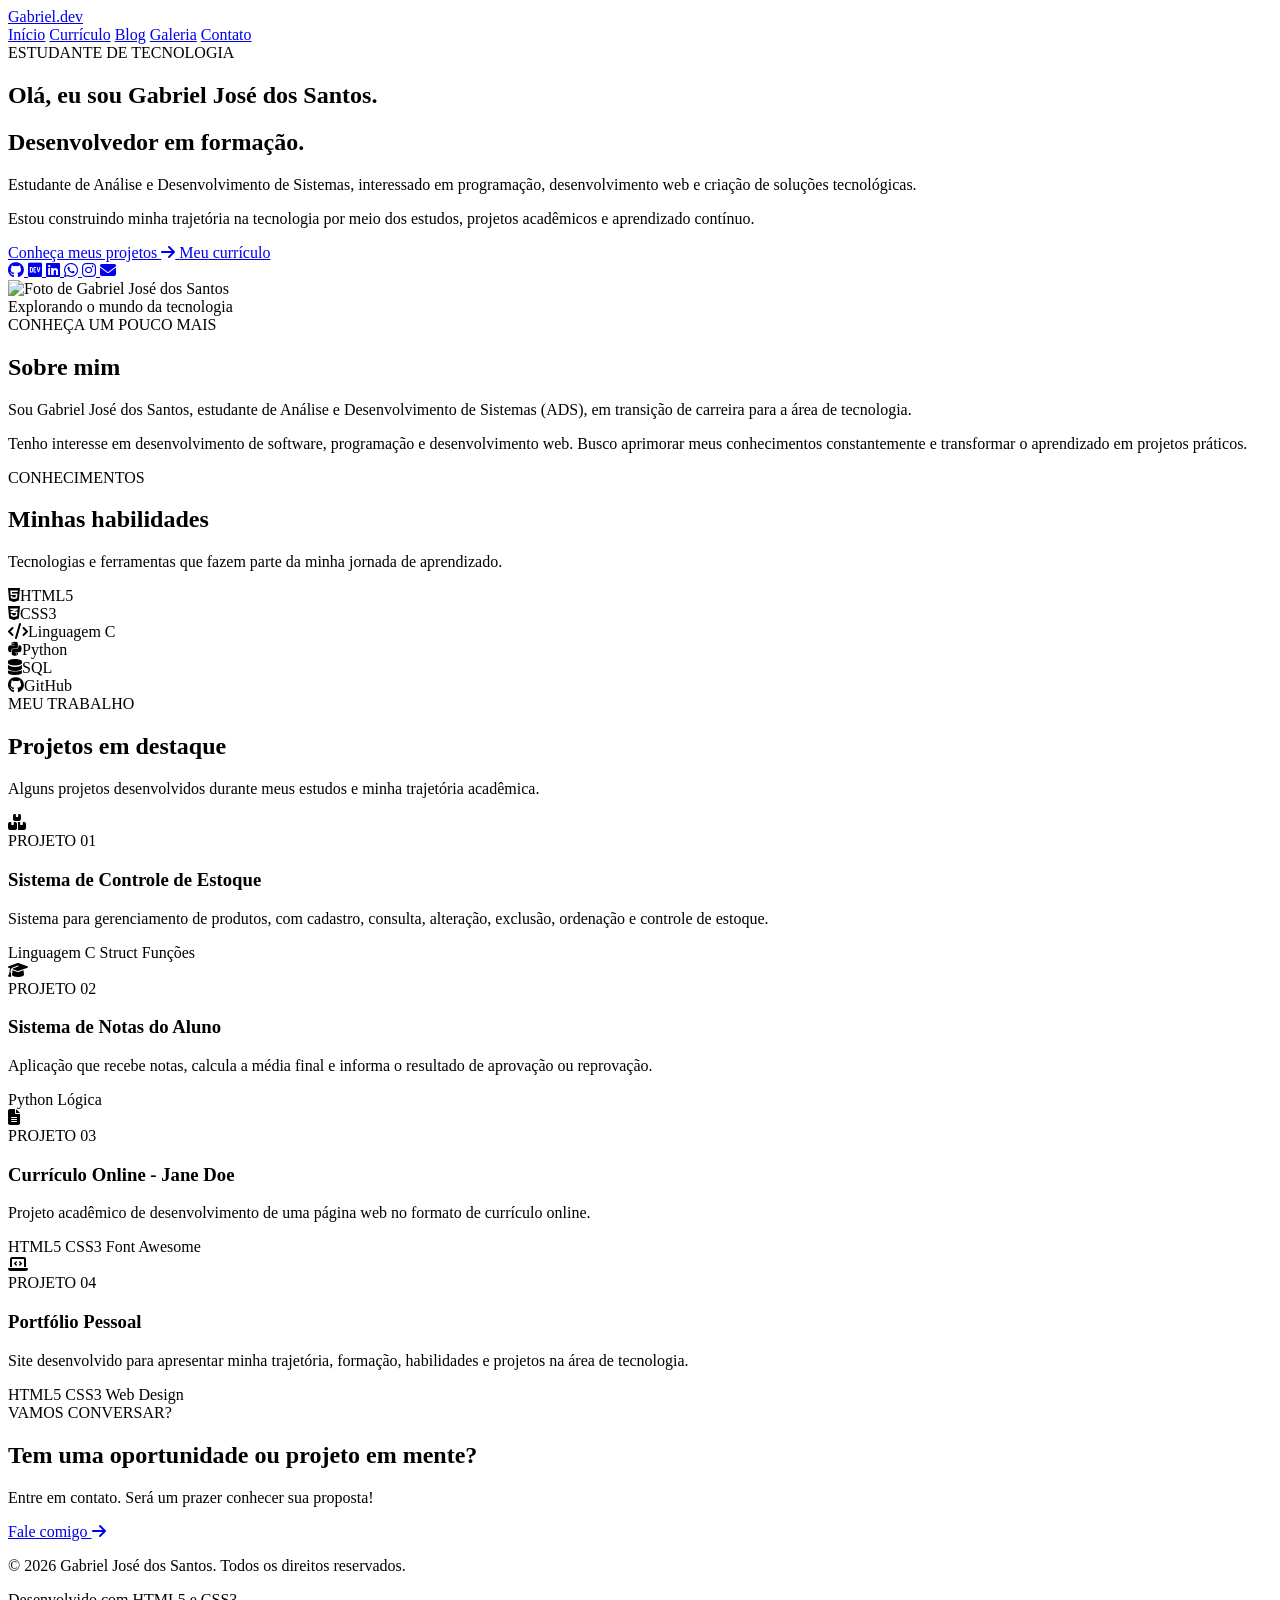
==== index.html @ fd59f745 "Create index.html for personal portfolio This HTML file serves as a personal portfolio for Gabriel J" ====
<!DOCTYPE html>
<html lang="pt-br">
<head>
    <meta charset="UTF-8">
    <meta name="viewport" content="width=device-width, initial-scale=1.0">
    <meta name="description" content="Portfólio profissional de Gabriel José dos Santos, estudante de Análise e Desenvolvimento de Sistemas.">
    <title>Gabriel Santos | Desenvolvedor</title>

    <link rel="stylesheet" href="style.css">
    <link rel="preconnect" href="https://fonts.googleapis.com">
    <link rel="preconnect" href="https://fonts.gstatic.com" crossorigin>
    <link href="https://fonts.googleapis.com/css2?family=Inter:wght@400;500;600;700;800&display=swap" rel="stylesheet">
    <link rel="stylesheet" href="https://cdnjs.cloudflare.com/ajax/libs/font-awesome/6.5.2/css/all.min.css">
</head>

<body>

<header class="topo">
    <a href="index.html" class="logo">Gabriel<span>.dev</span></a>

    <nav class="menu">
        <a href="index.html" class="ativo">Início</a>
        <a href="curriculo.html">Currículo</a>
        <a href="blog.html">Blog</a>
        <a href="fotos.html">Galeria</a>
        <a href="contato.html">Contato</a>
    </nav>
</header>

<main class="container">

    <section class="hero" id="inicio">

        <div class="hero-texto">
            <span class="etiqueta">
                <span class="ponto"></span>
                ESTUDANTE DE TECNOLOGIA
            </span>

            <h1>Olá, eu sou <span>Gabriel José dos Santos.</span></h1>

            <h2>Desenvolvedor em formação.</h2>

            <p>
                Estudante de Análise e Desenvolvimento de Sistemas,
                interessado em programação, desenvolvimento web e
                criação de soluções tecnológicas.
            </p>

            <p>
                Estou construindo minha trajetória na tecnologia por
                meio dos estudos, projetos acadêmicos e aprendizado contínuo.
            </p>

            <div class="hero-botoes">
                <a href="#projetos" class="botao botao-principal">
                    Conheça meus projetos <i class="fa-solid fa-arrow-right"></i>
                </a>

                <a href="curriculo.html" class="botao botao-secundario">
                    Meu currículo
                </a>
            </div>

            <div class="redes-sociais">
                <a href="https://github.com/gabrieljdsantos" target="_blank" rel="noopener noreferrer" aria-label="GitHub">
                    <i class="fa-brands fa-github"></i>
                </a>

                <a href="https://dev.to/gabriel_jdsantos" target="_blank" rel="noopener noreferrer" aria-label="Dev.to">
                    <i class="fa-brands fa-dev"></i>
                </a>

                <a href="https://www.linkedin.com/in/gabrieljdsantos" target="_blank" rel="noopener noreferrer" aria-label="LinkedIn">
                    <i class="fa-brands fa-linkedin"></i>
                </a>

                <a href="https://wa.me/5511991273616" target="_blank" rel="noopener noreferrer" aria-label="WhatsApp">
                    <i class="fa-brands fa-whatsapp"></i>
                </a>

                <a href="https://www.instagram.com/gabriel_jdsantoss/" target="_blank" rel="noopener noreferrer" aria-label="Instagram">
                    <i class="fa-brands fa-instagram"></i>
                </a>

                <a href="mailto:gabriel.santos.gjs@outlook.com" aria-label="E-mail">
                    <i class="fa-solid fa-envelope"></i>
                </a>
            </div>
        </div>

        <div class="hero-imagem">
            <div class="imagem-moldura">
                <img src="imagens/foto-perfil.jpeg" alt="Foto de Gabriel José dos Santos">
            </div>
            <div class="imagem-legenda">
                <span class="ponto"></span>
                Explorando o mundo da tecnologia
            </div>
        </div>

    </section>

    <section class="secao" id="sobre">
        <div class="titulo-secao">
            <span class="subtitulo">CONHEÇA UM POUCO MAIS</span>
            <h2>Sobre mim</h2>
        </div>

        <div class="sobre-conteudo">
            <p>
                Sou Gabriel José dos Santos, estudante de Análise e
                Desenvolvimento de Sistemas (ADS), em transição de carreira
                para a área de tecnologia.
            </p>

            <p>
                Tenho interesse em desenvolvimento de software, programação
                e desenvolvimento web. Busco aprimorar meus conhecimentos
                constantemente e transformar o aprendizado em projetos práticos.
            </p>
        </div>
    </section>

    <section class="secao" id="habilidades">
        <div class="titulo-secao">
            <span class="subtitulo">CONHECIMENTOS</span>
            <h2>Minhas habilidades</h2>
            <p>Tecnologias e ferramentas que fazem parte da minha jornada de aprendizado.</p>
        </div>

        <div class="habilidades-grid">
            <div class="habilidade"><i class="fa-brands fa-html5"></i><span>HTML5</span></div>
            <div class="habilidade"><i class="fa-brands fa-css3-alt"></i><span>CSS3</span></div>
            <div class="habilidade"><i class="fa-solid fa-code"></i><span>Linguagem C</span></div>
            <div class="habilidade"><i class="fa-brands fa-python"></i><span>Python</span></div>
            <div class="habilidade"><i class="fa-solid fa-database"></i><span>SQL</span></div>
            <div class="habilidade"><i class="fa-brands fa-github"></i><span>GitHub</span></div>
        </div>
    </section>

    <section class="secao" id="projetos">
        <div class="titulo-secao">
            <span class="subtitulo">MEU TRABALHO</span>
            <h2>Projetos em destaque</h2>
            <p>Alguns projetos desenvolvidos durante meus estudos e minha trajetória acadêmica.</p>
        </div>

        <div class="projetos-grid">

            <article class="card-projeto">
                <div class="projeto-icone"><i class="fa-solid fa-boxes-stacked"></i></div>
                <span class="projeto-numero">PROJETO 01</span>
                <h3>Sistema de Controle de Estoque</h3>
                <p>
                    Sistema para gerenciamento de produtos, com cadastro,
                    consulta, alteração, exclusão, ordenação e controle de estoque.
                </p>
                <div class="tags">
                    <span>Linguagem C</span>
                    <span>Struct</span>
                    <span>Funções</span>
                </div>
            </article>

            <article class="card-projeto">
                <div class="projeto-icone"><i class="fa-solid fa-graduation-cap"></i></div>
                <span class="projeto-numero">PROJETO 02</span>
                <h3>Sistema de Notas do Aluno</h3>
                <p>
                    Aplicação que recebe notas, calcula a média final e
                    informa o resultado de aprovação ou reprovação.
                </p>
                <div class="tags">
                    <span>Python</span>
                    <span>Lógica</span>
                </div>
            </article>

            <article class="card-projeto">
                <div class="projeto-icone"><i class="fa-solid fa-file-lines"></i></div>
                <span class="projeto-numero">PROJETO 03</span>
                <h3>Currículo Online - Jane Doe</h3>
                <p>
                    Projeto acadêmico de desenvolvimento de uma página
                    web no formato de currículo online.
                </p>
                <div class="tags">
                    <span>HTML5</span>
                    <span>CSS3</span>
                    <span>Font Awesome</span>
                </div>
            </article>

            <article class="card-projeto">
                <div class="projeto-icone"><i class="fa-solid fa-laptop-code"></i></div>
                <span class="projeto-numero">PROJETO 04</span>
                <h3>Portfólio Pessoal</h3>
                <p>
                    Site desenvolvido para apresentar minha trajetória,
                    formação, habilidades e projetos na área de tecnologia.
                </p>
                <div class="tags">
                    <span>HTML5</span>
                    <span>CSS3</span>
                    <span>Web Design</span>
                </div>
            </article>

        </div>
    </section>

    <section class="cta">
        <span class="subtitulo">VAMOS CONVERSAR?</span>
        <h2>Tem uma oportunidade ou projeto em mente?</h2>
        <p>Entre em contato. Será um prazer conhecer sua proposta!</p>
        <a href="contato.html" class="botao botao-principal">
            Fale comigo <i class="fa-solid fa-arrow-right"></i>
        </a>
    </section>

</main>

<footer class="rodape">
    <p>© 2026 Gabriel José dos Santos. Todos os direitos reservados.</p>
    <p>Desenvolvido com <span>HTML5</span> e <span>CSS3</span>.</p>
</footer>

</body>
</html>
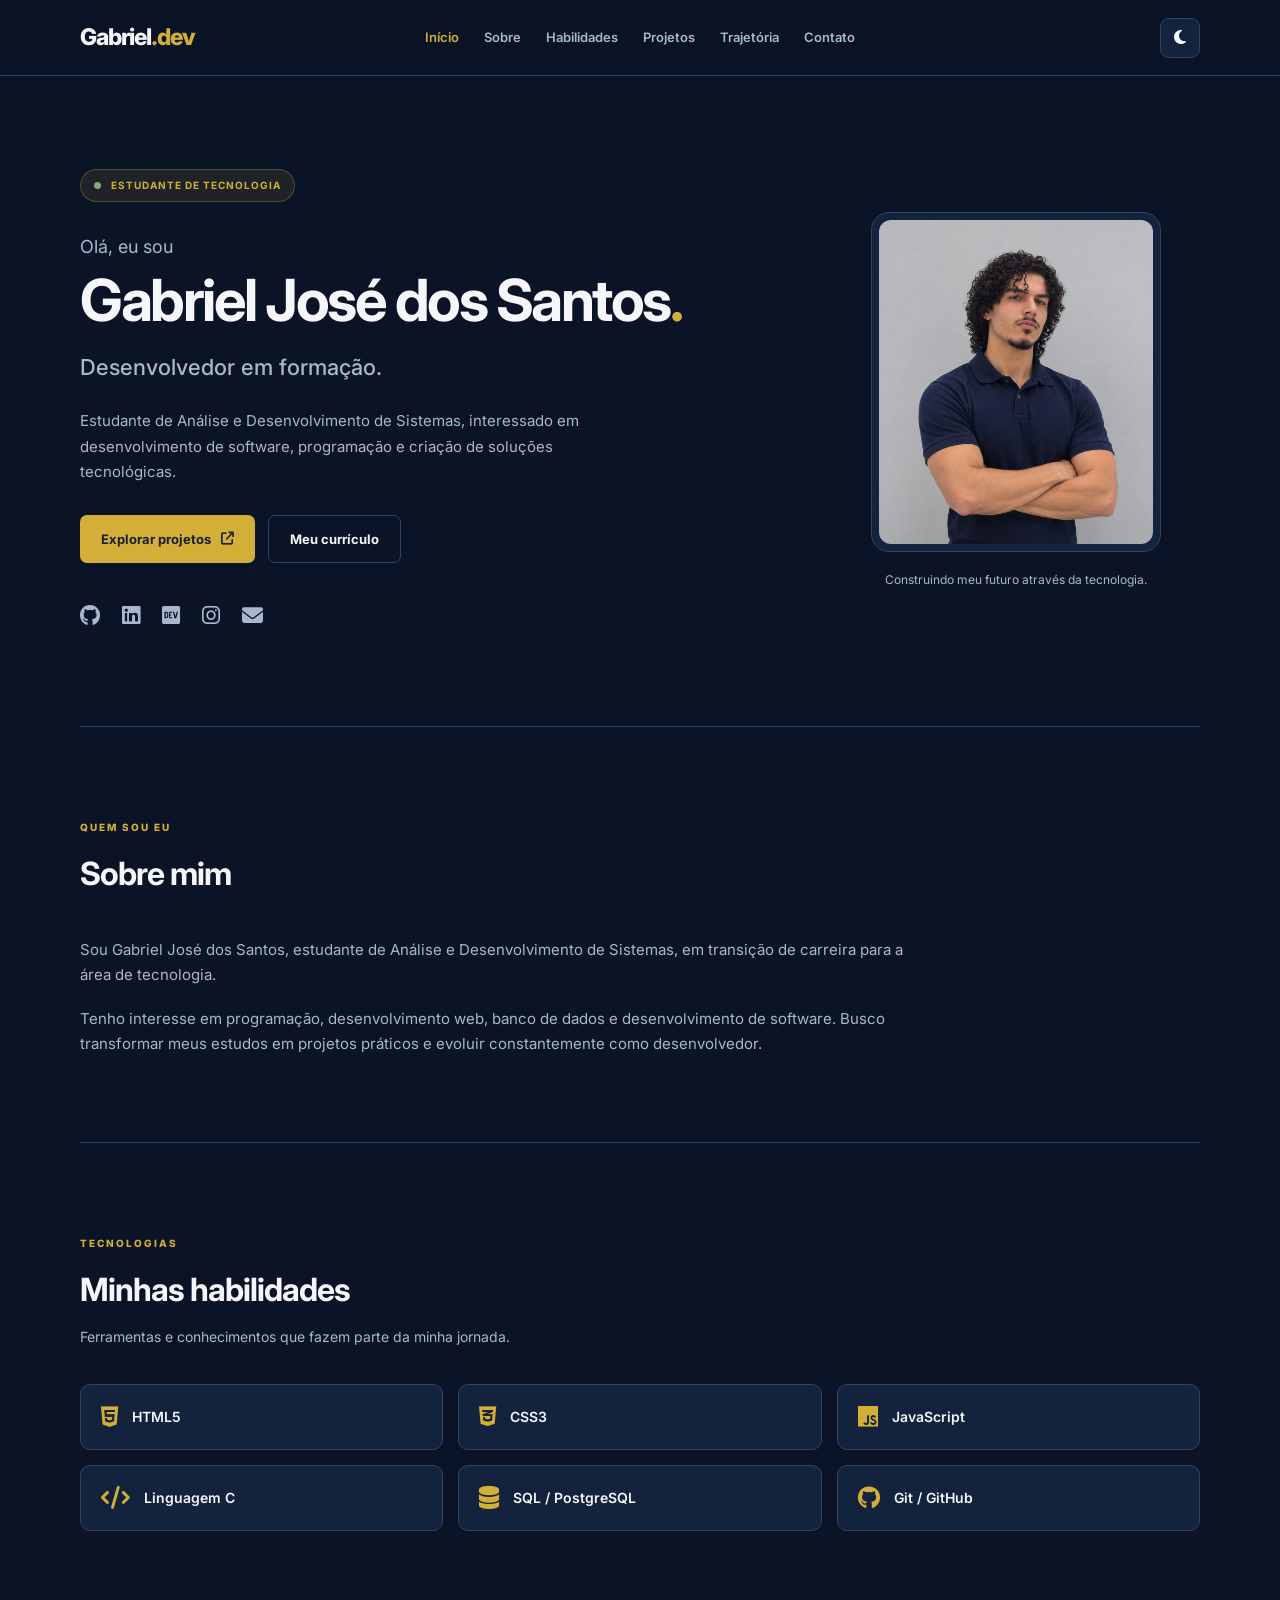
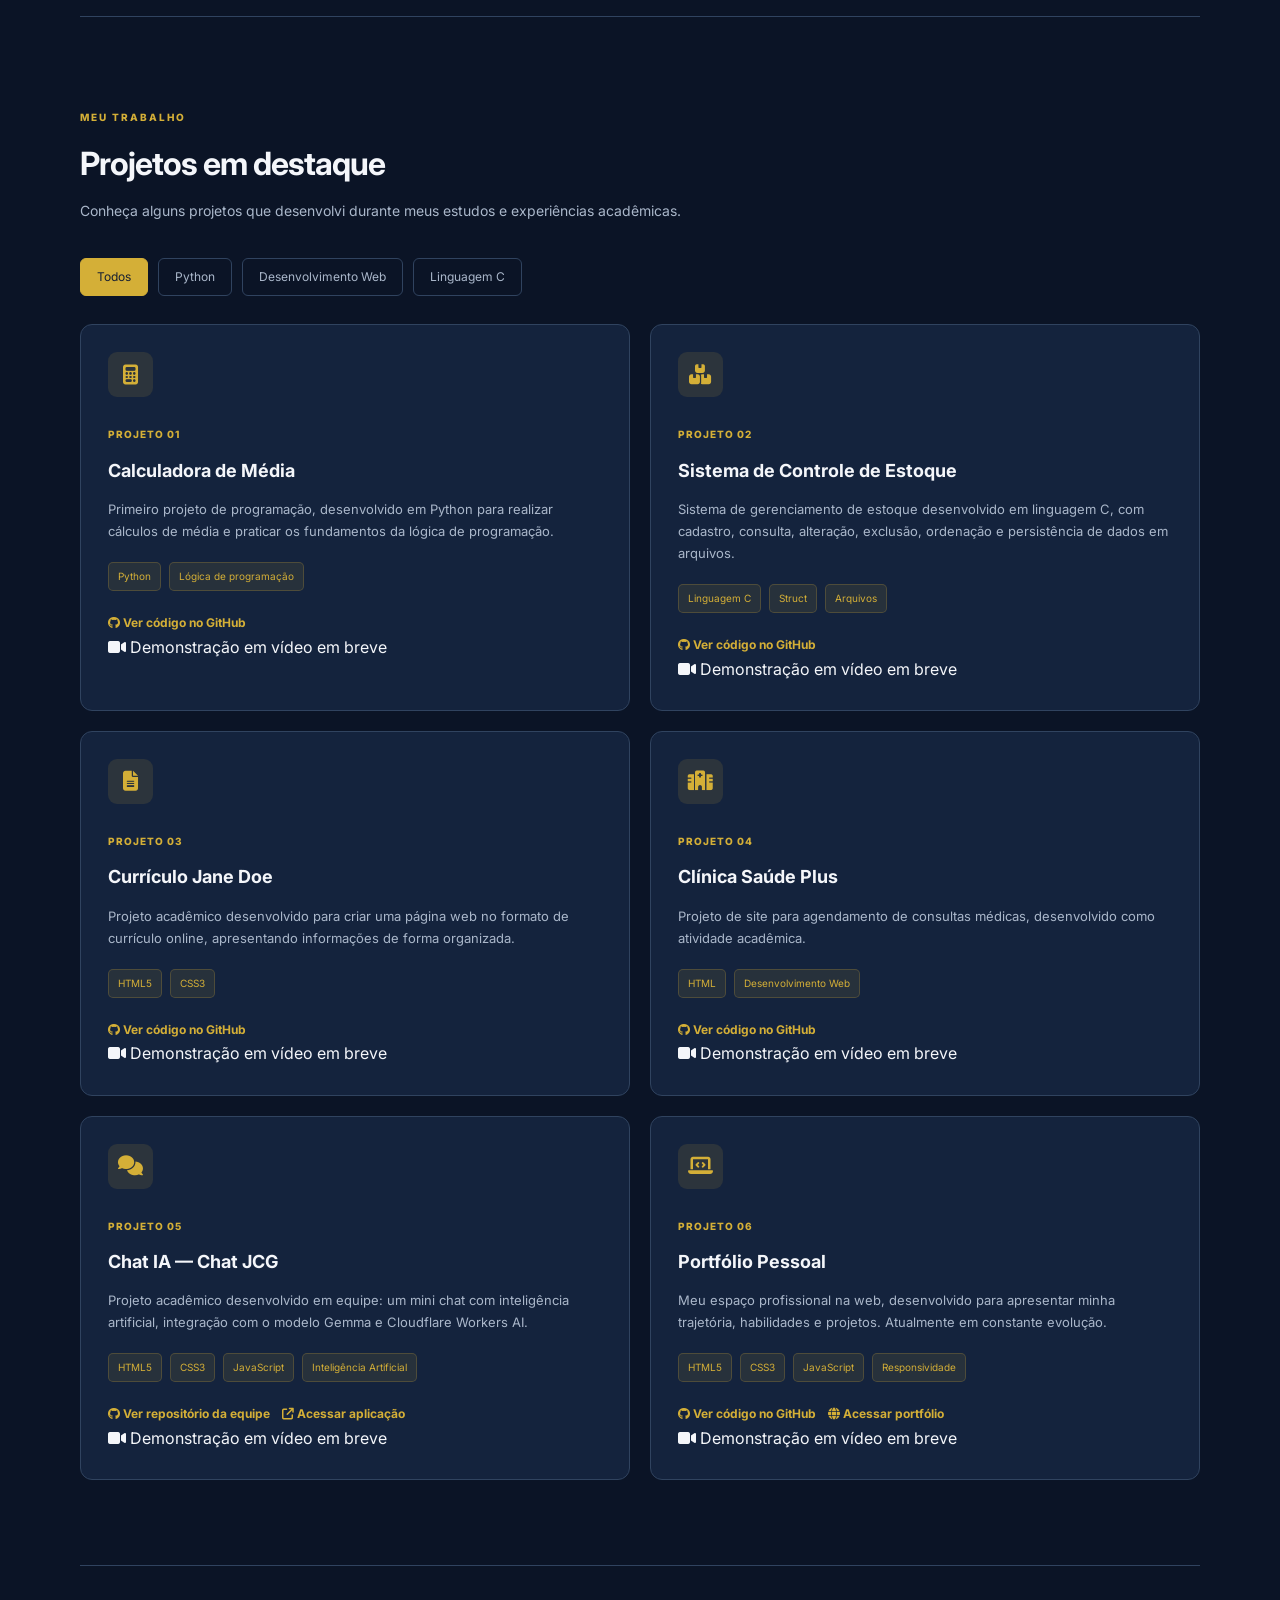
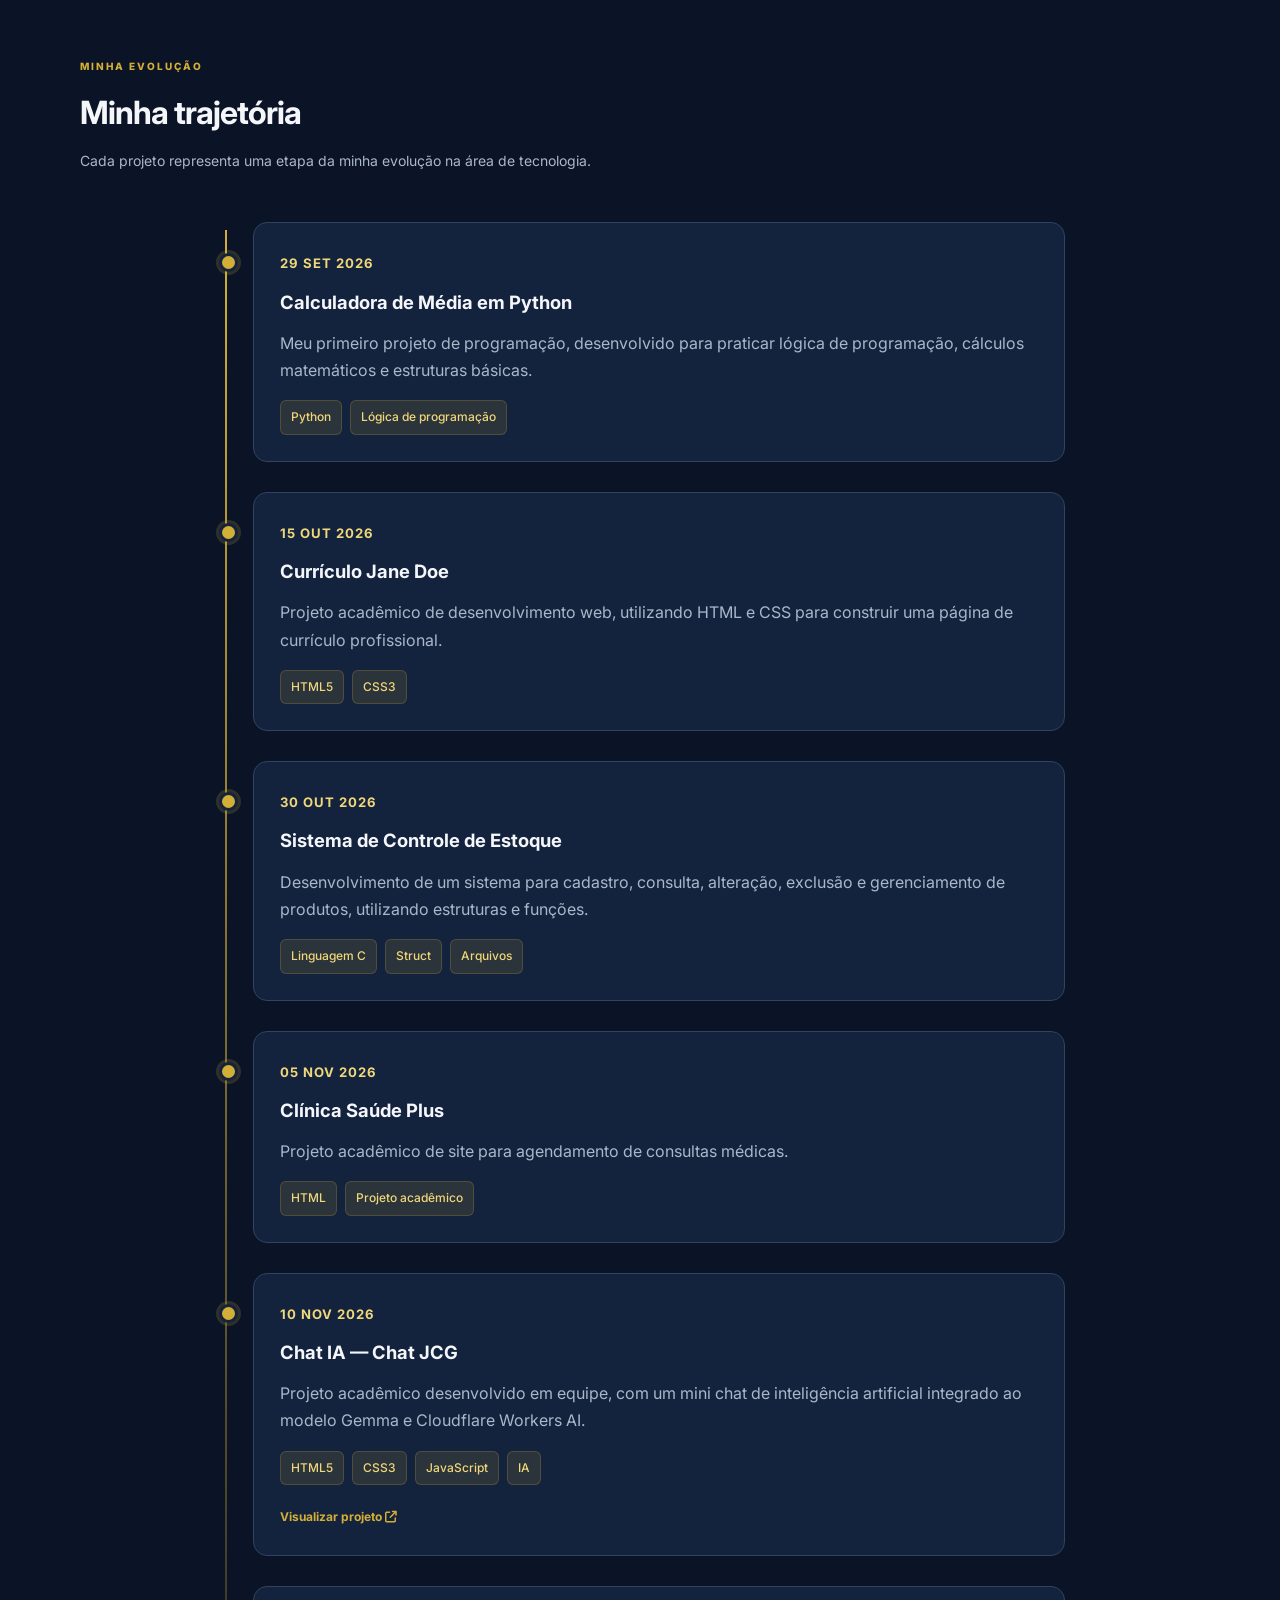
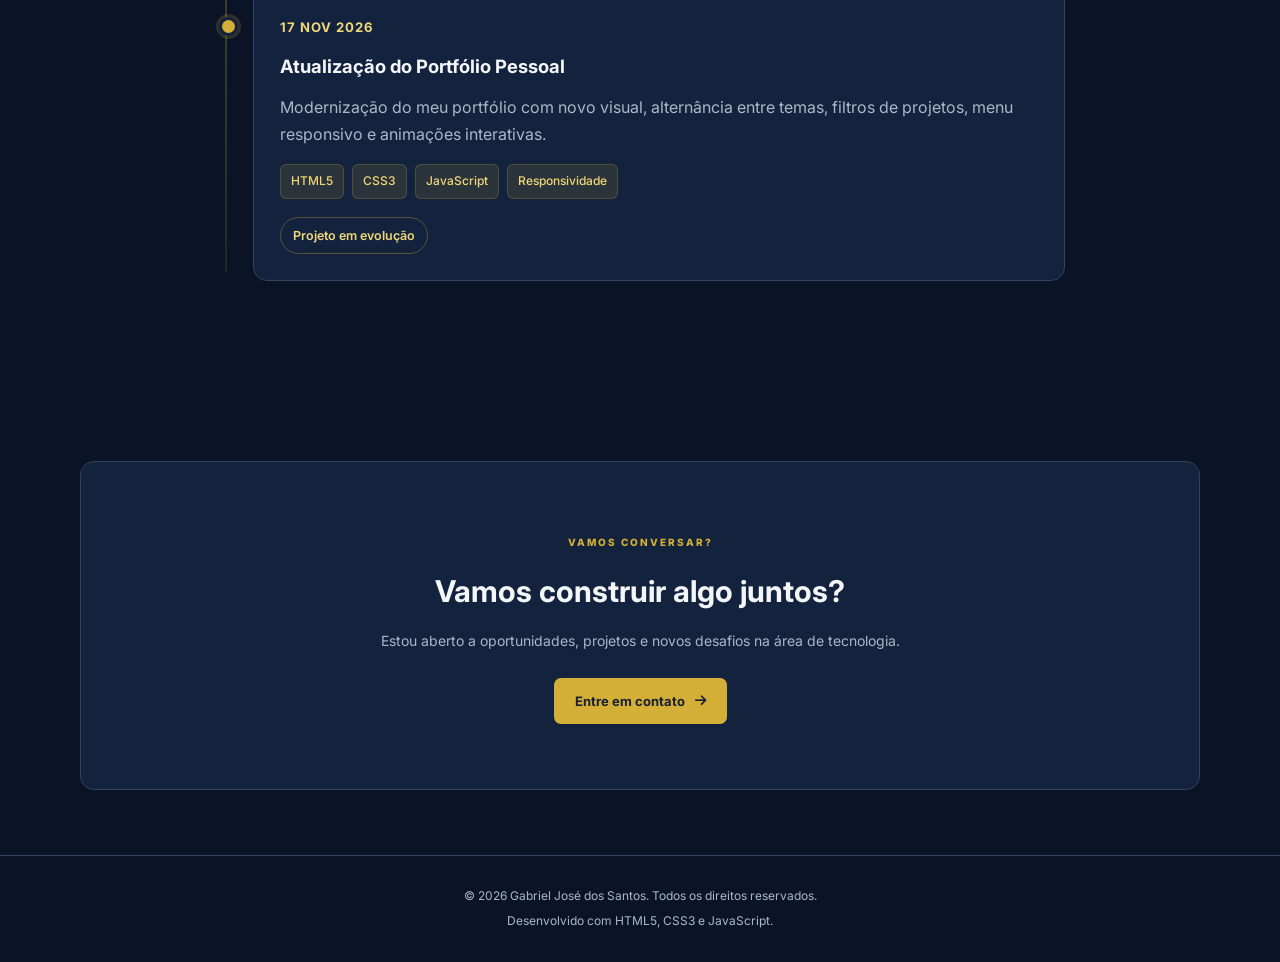
==== commit dbec2089: "atualizando identidade visual & java-script alteração de cores, adicioanado javascript + novos proje" ====
--- a/index.html
+++ b/index.html
@@ -1,230 +1,867 @@
 <!DOCTYPE html>
-<html lang="pt-br">
+<html lang="pt-BR">
+
 <head>
     <meta charset="UTF-8">
     <meta name="viewport" content="width=device-width, initial-scale=1.0">
-    <meta name="description" content="Portfólio profissional de Gabriel José dos Santos, estudante de Análise e Desenvolvimento de Sistemas.">
+
+    <meta name="description" content="Portfólio de Gabriel José dos Santos, estudante de Análise e Desenvolvimento de Sistemas.">
+
     <title>Gabriel Santos | Desenvolvedor</title>
 
-    <link rel="stylesheet" href="style.css">
     <link rel="preconnect" href="https://fonts.googleapis.com">
     <link rel="preconnect" href="https://fonts.gstatic.com" crossorigin>
+
     <link href="https://fonts.googleapis.com/css2?family=Inter:wght@400;500;600;700;800&display=swap" rel="stylesheet">
+
     <link rel="stylesheet" href="https://cdnjs.cloudflare.com/ajax/libs/font-awesome/6.5.2/css/all.min.css">
+
+    <link rel="stylesheet" href="style.css">
+
+    <script src="script.js" defer></script>
 </head>
 
 <body>
 
-<header class="topo">
-    <a href="index.html" class="logo">Gabriel<span>.dev</span></a>
-
-    <nav class="menu">
-        <a href="index.html" class="ativo">Início</a>
-        <a href="curriculo.html">Currículo</a>
-        <a href="blog.html">Blog</a>
-        <a href="fotos.html">Galeria</a>
-        <a href="contato.html">Contato</a>
-    </nav>
-</header>
-
-<main class="container">
-
-    <section class="hero" id="inicio">
-
-        <div class="hero-texto">
-            <span class="etiqueta">
-                <span class="ponto"></span>
-                ESTUDANTE DE TECNOLOGIA
-            </span>
-
-            <h1>Olá, eu sou <span>Gabriel José dos Santos.</span></h1>
-
-            <h2>Desenvolvedor em formação.</h2>
+    <!-- =====================================
+         NAVEGAÇÃO
+    ====================================== -->
+
+    <header class="topo">
+
+        <div class="container topo-conteudo">
+
+            <a href="#inicio" class="logo">
+                Gabriel<span>.dev</span>
+            </a>
+
+            <button
+                class="menu-toggle"
+                type="button"
+                aria-label="Abrir menu"
+                aria-expanded="false"
+            >
+                <i class="fa-solid fa-bars"></i>
+            </button>
+
+            <nav class="menu">
+
+                <a href="#inicio" class="ativo">Início</a>
+                <a href="#sobre">Sobre</a>
+                <a href="#habilidades">Habilidades</a>
+                <a href="#projetos">Projetos</a>
+                <a href="#trajetoria">Trajetória</a>
+                <a href="contato.html">Contato</a>
+
+            </nav>
+
+            <button
+                class="tema-toggle"
+                type="button"
+                aria-label="Ativar tema claro"
+            >
+                <i class="fa-solid fa-moon"></i>
+            </button>
+
+        </div>
+
+    </header>
+
+
+    <main>
+
+        <!-- =====================================
+             APRESENTAÇÃO
+        ====================================== -->
+
+        <section class="hero container" id="inicio">
+
+            <div class="hero-texto">
+
+                <span class="etiqueta">
+                    <span class="ponto"></span>
+                    ESTUDANTE DE TECNOLOGIA
+                </span>
+
+                <p class="saudacao">Olá, eu sou</p>
+
+                <h1>
+                    Gabriel José dos Santos<span>.</span>
+                </h1>
+
+                <h2>
+                    Desenvolvedor em formação.
+                </h2>
+
+                <p class="hero-descricao">
+                    Estudante de Análise e Desenvolvimento de Sistemas,
+                    interessado em desenvolvimento de software,
+                    programação e criação de soluções tecnológicas.
+                </p>
+
+                <div class="hero-botoes">
+
+                    <a href="#projetos" class="botao botao-principal">
+                        Explorar projetos
+                        <i class="fa-solid fa-arrow-up-right-from-square"></i>
+                    </a>
+
+                    <a href="curriculo.html" class="botao botao-secundario">
+                        Meu currículo
+                    </a>
+
+                </div>
+
+
+                <!-- REDES SOCIAIS NA POSIÇÃO ORIGINAL -->
+
+                <div class="redes-sociais">
+
+                    <a
+                        href="https://github.com/gabrieljdsantos"
+                        target="_blank"
+                        rel="noopener noreferrer"
+                        aria-label="GitHub"
+                    >
+                        <i class="fa-brands fa-github"></i>
+                    </a>
+
+                    <a
+                        href="https://www.linkedin.com/in/gabrieljdsantos"
+                        target="_blank"
+                        rel="noopener noreferrer"
+                        aria-label="LinkedIn"
+                    >
+                        <i class="fa-brands fa-linkedin"></i>
+                    </a>
+
+                    <a
+                        href="https://dev.to/gabriel_jdsantos"
+                        target="_blank"
+                        rel="noopener noreferrer"
+                        aria-label="Dev.to"
+                    >
+                        <i class="fa-brands fa-dev"></i>
+                    </a>
+
+                    <a
+                        href="https://www.instagram.com/gabriel_jdsantoss/"
+                        target="_blank"
+                        rel="noopener noreferrer"
+                        aria-label="Instagram"
+                    >
+                        <i class="fa-brands fa-instagram"></i>
+                    </a>
+
+                    <a
+                        href="mailto:gabriel.santos.gjs@outlook.com"
+                        aria-label="E-mail"
+                    >
+                        <i class="fa-solid fa-envelope"></i>
+                    </a>
+
+                </div>
+
+            </div>
+
+
+            <!-- FOTO DE PERFIL -->
+
+            <div class="hero-imagem">
+
+                <div class="imagem-moldura">
+
+                    <img
+                        src="imagens/foto-perfil.jpeg"
+                        alt="Foto de Gabriel José dos Santos"
+                    >
+
+                </div>
+
+                <span class="imagem-legenda">
+                    Construindo meu futuro através da tecnologia.
+                </span>
+
+            </div>
+
+        </section>
+
+
+        <!-- =====================================
+             SOBRE MIM
+        ====================================== -->
+
+        <section class="secao container" id="sobre">
+
+            <div class="titulo-secao">
+
+                <span class="subtitulo">QUEM SOU EU</span>
+
+                <h2>Sobre mim</h2>
+
+            </div>
+
+            <div class="sobre-conteudo">
+
+                <p>
+                    Sou Gabriel José dos Santos, estudante de Análise
+                    e Desenvolvimento de Sistemas, em transição de
+                    carreira para a área de tecnologia.
+                </p>
+
+                <p>
+                    Tenho interesse em programação, desenvolvimento
+                    web, banco de dados e desenvolvimento de software.
+                    Busco transformar meus estudos em projetos práticos
+                    e evoluir constantemente como desenvolvedor.
+                </p>
+
+            </div>
+
+        </section>
+
+
+        <!-- =====================================
+             HABILIDADES
+        ====================================== -->
+
+        <section class="secao container" id="habilidades">
+
+            <div class="titulo-secao">
+
+                <span class="subtitulo">TECNOLOGIAS</span>
+
+                <h2>Minhas habilidades</h2>
+
+                <p>
+                    Ferramentas e conhecimentos que fazem parte
+                    da minha jornada.
+                </p>
+
+            </div>
+
+            <div class="habilidades-grid">
+
+                <div class="habilidade">
+                    <i class="fa-brands fa-html5"></i>
+                    <span>HTML5</span>
+                </div>
+
+                <div class="habilidade">
+                    <i class="fa-brands fa-css3-alt"></i>
+                    <span>CSS3</span>
+                </div>
+
+                <div class="habilidade">
+                    <i class="fa-brands fa-js"></i>
+                    <span>JavaScript</span>
+                </div>
+
+                <div class="habilidade">
+                    <i class="fa-solid fa-code"></i>
+                    <span>Linguagem C</span>
+                </div>
+
+                <div class="habilidade">
+                    <i class="fa-solid fa-database"></i>
+                    <span>SQL / PostgreSQL</span>
+                </div>
+
+                <div class="habilidade">
+                    <i class="fa-brands fa-github"></i>
+                    <span>Git / GitHub</span>
+                </div>
+
+            </div>
+
+        </section>
+
+
+        <!-- =====================================
+             PROJETOS
+        ====================================== -->
+
+        <section class="secao container" id="projetos">
+
+            <div class="titulo-secao">
+
+                <span class="subtitulo">MEU TRABALHO</span>
+
+                <h2>Projetos em destaque</h2>
+
+                <p>
+                    Conheça alguns projetos que desenvolvi durante
+                    meus estudos e experiências acadêmicas.
+                </p>
+
+            </div>
+
+
+            <!-- FILTROS -->
+
+            <div class="filtros-projetos">
+
+                <button
+                    class="filtro ativo"
+                    data-filtro="todos"
+                    aria-pressed="true"
+                >
+                    Todos
+                </button>
+
+                <button
+                    class="filtro"
+                    data-filtro="python"
+                    aria-pressed="false"
+                >
+                    Python
+                </button>
+
+                <button
+                    class="filtro"
+                    data-filtro="web"
+                    aria-pressed="false"
+                >
+                    Desenvolvimento Web
+                </button>
+
+                <button
+                    class="filtro"
+                    data-filtro="c"
+                    aria-pressed="false"
+                >
+                    Linguagem C
+                </button>
+
+            </div>
+
+
+            <!-- CARDS DOS PROJETOS -->
+
+            <div class="projetos-grid">
+
+
+                <!-- PROJETO 01: PYTHON -->
+
+                <article class="card-projeto" data-categoria="python">
+
+                    <div class="projeto-icone">
+                        <i class="fa-solid fa-calculator"></i>
+                    </div>
+
+                    <span class="projeto-numero">PROJETO 01</span>
+
+                    <h3>Calculadora de Média</h3>
+
+                    <p>
+                        Primeiro projeto de programação, desenvolvido
+                        em Python para realizar cálculos de média
+                        e praticar os fundamentos da lógica de programação.
+                    </p>
+
+                    <div class="tags">
+                        <span>Python</span>
+                        <span>Lógica de programação</span>
+                    </div>
+
+                    <div class="projeto-acoes">
+
+                        <a
+                            href="https://github.com/gabrieljdsantos/calculo_media_python"
+                            target="_blank"
+                            rel="noopener noreferrer"
+                            class="link-projeto"
+                        >
+                            <i class="fa-brands fa-github"></i>
+                            Ver código no GitHub
+                        </a>
+
+                    </div>
+
+                    <span class="projeto-video">
+                        <i class="fa-solid fa-video"></i>
+                        Demonstração em vídeo em breve
+                    </span>
+
+                </article>
+
+
+                <!-- PROJETO 02: ESTOQUE EM C -->
+
+                <article class="card-projeto" data-categoria="c">
+
+                    <div class="projeto-icone">
+                        <i class="fa-solid fa-boxes-stacked"></i>
+                    </div>
+
+                    <span class="projeto-numero">PROJETO 02</span>
+
+                    <h3>Sistema de Controle de Estoque</h3>
+
+                    <p>
+                        Sistema de gerenciamento de estoque desenvolvido
+                        em linguagem C, com cadastro, consulta, alteração,
+                        exclusão, ordenação e persistência de dados em arquivos.
+                    </p>
+
+                    <div class="tags">
+                        <span>Linguagem C</span>
+                        <span>Struct</span>
+                        <span>Arquivos</span>
+                    </div>
+
+                    <div class="projeto-acoes">
+
+                        <a
+                            href="https://github.com/gabrieljdsantos/sistema-de-estoque-em-c"
+                            target="_blank"
+                            rel="noopener noreferrer"
+                            class="link-projeto"
+                        >
+                            <i class="fa-brands fa-github"></i>
+                            Ver código no GitHub
+                        </a>
+
+                    </div>
+
+                    <span class="projeto-video">
+                        <i class="fa-solid fa-video"></i>
+                        Demonstração em vídeo em breve
+                    </span>
+
+                </article>
+
+
+                <!-- PROJETO 03: CURRÍCULO JANE DOE -->
+
+                <article class="card-projeto" data-categoria="web">
+
+                    <div class="projeto-icone">
+                        <i class="fa-solid fa-file-lines"></i>
+                    </div>
+
+                    <span class="projeto-numero">PROJETO 03</span>
+
+                    <h3>Currículo Jane Doe</h3>
+
+                    <p>
+                        Projeto acadêmico desenvolvido para criar
+                        uma página web no formato de currículo online,
+                        apresentando informações de forma organizada.
+                    </p>
+
+                    <div class="tags">
+                        <span>HTML5</span>
+                        <span>CSS3</span>
+                    </div>
+
+                    <div class="projeto-acoes">
+
+                        <a
+                            href="https://github.com/gabrieljdsantos/Curr-culo-Jane-Doe"
+                            target="_blank"
+                            rel="noopener noreferrer"
+                            class="link-projeto"
+                        >
+                            <i class="fa-brands fa-github"></i>
+                            Ver código no GitHub
+                        </a>
+
+                    </div>
+
+                    <span class="projeto-video">
+                        <i class="fa-solid fa-video"></i>
+                        Demonstração em vídeo em breve
+                    </span>
+
+                </article>
+
+
+                <!-- PROJETO 04: CLÍNICA SAÚDE PLUS -->
+
+                <article class="card-projeto" data-categoria="web">
+
+                    <div class="projeto-icone">
+                        <i class="fa-solid fa-hospital"></i>
+                    </div>
+
+                    <span class="projeto-numero">PROJETO 04</span>
+
+                    <h3>Clínica Saúde Plus</h3>
+
+                    <p>
+                        Projeto de site para agendamento de consultas
+                        médicas, desenvolvido como atividade acadêmica.
+                    </p>
+
+                    <div class="tags">
+                        <span>HTML</span>
+                        <span>Desenvolvimento Web</span>
+                    </div>
+
+                    <div class="projeto-acoes">
+
+                        <a
+                            href="https://github.com/gabrieljdsantos/clinica-saude-plus"
+                            target="_blank"
+                            rel="noopener noreferrer"
+                            class="link-projeto"
+                        >
+                            <i class="fa-brands fa-github"></i>
+                            Ver código no GitHub
+                        </a>
+
+                    </div>
+
+                    <span class="projeto-video">
+                        <i class="fa-solid fa-video"></i>
+                        Demonstração em vídeo em breve
+                    </span>
+
+                </article>
+
+
+                <!-- PROJETO 05: CHAT JCG -->
+
+                <article class="card-projeto" data-categoria="web">
+
+                    <div class="projeto-icone">
+                        <i class="fa-solid fa-comments"></i>
+                    </div>
+
+                    <span class="projeto-numero">PROJETO 05</span>
+
+                    <h3>Chat IA — Chat JCG</h3>
+
+                    <p>
+                        Projeto acadêmico desenvolvido em equipe:
+                        um mini chat com inteligência artificial,
+                        integração com o modelo Gemma e Cloudflare
+                        Workers AI.
+                    </p>
+
+                    <div class="tags">
+                        <span>HTML5</span>
+                        <span>CSS3</span>
+                        <span>JavaScript</span>
+                        <span>Inteligência Artificial</span>
+                    </div>
+
+                    <div class="projeto-acoes">
+
+                        <a
+                            href="https://github.com/crysnanth/chat-ia"
+                            target="_blank"
+                            rel="noopener noreferrer"
+                            class="link-projeto"
+                        >
+                            <i class="fa-brands fa-github"></i>
+                            Ver repositório da equipe
+                        </a>
+
+                        <a
+                            href="https://minichat-ai-web.pages.dev"
+                            target="_blank"
+                            rel="noopener noreferrer"
+                            class="link-projeto"
+                        >
+                            <i class="fa-solid fa-arrow-up-right-from-square"></i>
+                            Acessar aplicação
+                        </a>
+
+                    </div>
+
+                    <span class="projeto-video">
+                        <i class="fa-solid fa-video"></i>
+                        Demonstração em vídeo em breve
+                    </span>
+
+                </article>
+
+
+                <!-- PROJETO 06: PORTFÓLIO -->
+
+                <article class="card-projeto" data-categoria="web">
+
+                    <div class="projeto-icone">
+                        <i class="fa-solid fa-laptop-code"></i>
+                    </div>
+
+                    <span class="projeto-numero">PROJETO 06</span>
+
+                    <h3>Portfólio Pessoal</h3>
+
+                    <p>
+                        Meu espaço profissional na web, desenvolvido
+                        para apresentar minha trajetória, habilidades
+                        e projetos. Atualmente em constante evolução.
+                    </p>
+
+                    <div class="tags">
+                        <span>HTML5</span>
+                        <span>CSS3</span>
+                        <span>JavaScript</span>
+                        <span>Responsividade</span>
+                    </div>
+
+                    <div class="projeto-acoes">
+
+                        <a
+                            href="https://github.com/gabrieljdsantos/gabriel-dev-portfolio"
+                            target="_blank"
+                            rel="noopener noreferrer"
+                            class="link-projeto"
+                        >
+                            <i class="fa-brands fa-github"></i>
+                            Ver código no GitHub
+                        </a>
+
+                        <a
+                            href="https://gabrieljdsantos.github.io/gabriel-dev-portfolio/"
+                            target="_blank"
+                            rel="noopener noreferrer"
+                            class="link-projeto"
+                        >
+                            <i class="fa-solid fa-globe"></i>
+                            Acessar portfólio
+                        </a>
+
+                    </div>
+
+                    <span class="projeto-video">
+                        <i class="fa-solid fa-video"></i>
+                        Demonstração em vídeo em breve
+                    </span>
+
+                </article>
+
+            </div>
+
+        </section>
+
+
+        <!-- =====================================
+             TRAJETÓRIA
+        ====================================== -->
+
+        <section class="secao container" id="trajetoria">
+
+            <div class="titulo-secao">
+
+                <span class="subtitulo">MINHA EVOLUÇÃO</span>
+
+                <h2>Minha trajetória</h2>
+
+                <p>
+                    Cada projeto representa uma etapa da minha
+                    evolução na área de tecnologia.
+                </p>
+
+            </div>
+
+
+            <div class="linha-tempo">
+
+
+                <!-- PROJETO 01 -->
+
+                <article class="item-tempo">
+
+                    <span class="tempo-data">29 SET 2026</span>
+
+                    <h3>Calculadora de Média em Python</h3>
+
+                    <p>
+                        Meu primeiro projeto de programação,
+                        desenvolvido para praticar lógica de
+                        programação, cálculos matemáticos e
+                        estruturas básicas.
+                    </p>
+
+                    <div class="tags">
+                        <span>Python</span>
+                        <span>Lógica de programação</span>
+                    </div>
+
+                </article>
+
+
+                <!-- PROJETO 02 -->
+
+                <article class="item-tempo">
+
+                    <span class="tempo-data">15 OUT 2026</span>
+
+                    <h3>Currículo Jane Doe</h3>
+
+                    <p>
+                        Projeto acadêmico de desenvolvimento web,
+                        utilizando HTML e CSS para construir uma
+                        página de currículo profissional.
+                    </p>
+
+                    <div class="tags">
+                        <span>HTML5</span>
+                        <span>CSS3</span>
+                    </div>
+
+                </article>
+
+
+                <!-- PROJETO 03 -->
+
+                <article class="item-tempo">
+
+                    <span class="tempo-data">30 OUT 2026</span>
+
+                    <h3>Sistema de Controle de Estoque</h3>
+
+                    <p>
+                        Desenvolvimento de um sistema para cadastro,
+                        consulta, alteração, exclusão e gerenciamento
+                        de produtos, utilizando estruturas e funções.
+                    </p>
+
+                    <div class="tags">
+                        <span>Linguagem C</span>
+                        <span>Struct</span>
+                        <span>Arquivos</span>
+                    </div>
+
+                </article>
+
+
+                <!-- PROJETO 04 -->
+
+                <article class="item-tempo">
+
+                    <span class="tempo-data">05 NOV 2026</span>
+
+                    <h3>Clínica Saúde Plus</h3>
+
+                    <p>
+                        Projeto acadêmico de site para agendamento
+                        de consultas médicas.
+                    </p>
+
+                    <div class="tags">
+                        <span>HTML</span>
+                        <span>Projeto acadêmico</span>
+                    </div>
+
+                </article>
+
+
+                <!-- PROJETO 05 -->
+
+                <article class="item-tempo">
+
+                    <span class="tempo-data">10 NOV 2026</span>
+
+                    <h3>Chat IA — Chat JCG</h3>
+
+                    <p>
+                        Projeto acadêmico desenvolvido em equipe,
+                        com um mini chat de inteligência artificial
+                        integrado ao modelo Gemma e Cloudflare
+                        Workers AI.
+                    </p>
+
+                    <div class="tags">
+                        <span>HTML5</span>
+                        <span>CSS3</span>
+                        <span>JavaScript</span>
+                        <span>IA</span>
+                    </div>
+
+                    <a
+                        href="https://minichat-ai-web.pages.dev"
+                        target="_blank"
+                        rel="noopener noreferrer"
+                        class="link-projeto"
+                    >
+                        Visualizar projeto
+                        <i class="fa-solid fa-arrow-up-right-from-square"></i>
+                    </a>
+
+                </article>
+
+
+                <!-- ATUALIZAÇÃO DO PORTFÓLIO -->
+
+                <article class="item-tempo">
+
+                    <span class="tempo-data">17 NOV 2026</span>
+
+                    <h3>Atualização do Portfólio Pessoal</h3>
+
+                    <p>
+                        Modernização do meu portfólio com novo visual,
+                        alternância entre temas, filtros de projetos,
+                        menu responsivo e animações interativas.
+                    </p>
+
+                    <div class="tags">
+                        <span>HTML5</span>
+                        <span>CSS3</span>
+                        <span>JavaScript</span>
+                        <span>Responsividade</span>
+                    </div>
+
+                    <span class="status-projeto">
+                        Projeto em evolução
+                    </span>
+
+                </article>
+
+            </div>
+
+        </section>
+
+
+        <!-- =====================================
+             CONTATO
+        ====================================== -->
+
+        <section class="cta container">
+
+            <span class="subtitulo">VAMOS CONVERSAR?</span>
+
+            <h2>Vamos construir algo juntos?</h2>
 
             <p>
-                Estudante de Análise e Desenvolvimento de Sistemas,
-                interessado em programação, desenvolvimento web e
-                criação de soluções tecnológicas.
+                Estou aberto a oportunidades, projetos e novos
+                desafios na área de tecnologia.
             </p>
 
-            <p>
-                Estou construindo minha trajetória na tecnologia por
-                meio dos estudos, projetos acadêmicos e aprendizado contínuo.
-            </p>
-
-            <div class="hero-botoes">
-                <a href="#projetos" class="botao botao-principal">
-                    Conheça meus projetos <i class="fa-solid fa-arrow-right"></i>
-                </a>
-
-                <a href="curriculo.html" class="botao botao-secundario">
-                    Meu currículo
-                </a>
-            </div>
-
-            <div class="redes-sociais">
-                <a href="https://github.com/gabrieljdsantos" target="_blank" rel="noopener noreferrer" aria-label="GitHub">
-                    <i class="fa-brands fa-github"></i>
-                </a>
-
-                <a href="https://dev.to/gabriel_jdsantos" target="_blank" rel="noopener noreferrer" aria-label="Dev.to">
-                    <i class="fa-brands fa-dev"></i>
-                </a>
-
-                <a href="https://www.linkedin.com/in/gabrieljdsantos" target="_blank" rel="noopener noreferrer" aria-label="LinkedIn">
-                    <i class="fa-brands fa-linkedin"></i>
-                </a>
-
-                <a href="https://wa.me/5511991273616" target="_blank" rel="noopener noreferrer" aria-label="WhatsApp">
-                    <i class="fa-brands fa-whatsapp"></i>
-                </a>
-
-                <a href="https://www.instagram.com/gabriel_jdsantoss/" target="_blank" rel="noopener noreferrer" aria-label="Instagram">
-                    <i class="fa-brands fa-instagram"></i>
-                </a>
-
-                <a href="mailto:gabriel.santos.gjs@outlook.com" aria-label="E-mail">
-                    <i class="fa-solid fa-envelope"></i>
-                </a>
-            </div>
-        </div>
-
-        <div class="hero-imagem">
-            <div class="imagem-moldura">
-                <img src="imagens/foto-perfil.jpeg" alt="Foto de Gabriel José dos Santos">
-            </div>
-            <div class="imagem-legenda">
-                <span class="ponto"></span>
-                Explorando o mundo da tecnologia
-            </div>
-        </div>
-
-    </section>
-
-    <section class="secao" id="sobre">
-        <div class="titulo-secao">
-            <span class="subtitulo">CONHEÇA UM POUCO MAIS</span>
-            <h2>Sobre mim</h2>
-        </div>
-
-        <div class="sobre-conteudo">
-            <p>
-                Sou Gabriel José dos Santos, estudante de Análise e
-                Desenvolvimento de Sistemas (ADS), em transição de carreira
-                para a área de tecnologia.
-            </p>
-
-            <p>
-                Tenho interesse em desenvolvimento de software, programação
-                e desenvolvimento web. Busco aprimorar meus conhecimentos
-                constantemente e transformar o aprendizado em projetos práticos.
-            </p>
-        </div>
-    </section>
-
-    <section class="secao" id="habilidades">
-        <div class="titulo-secao">
-            <span class="subtitulo">CONHECIMENTOS</span>
-            <h2>Minhas habilidades</h2>
-            <p>Tecnologias e ferramentas que fazem parte da minha jornada de aprendizado.</p>
-        </div>
-
-        <div class="habilidades-grid">
-            <div class="habilidade"><i class="fa-brands fa-html5"></i><span>HTML5</span></div>
-            <div class="habilidade"><i class="fa-brands fa-css3-alt"></i><span>CSS3</span></div>
-            <div class="habilidade"><i class="fa-solid fa-code"></i><span>Linguagem C</span></div>
-            <div class="habilidade"><i class="fa-brands fa-python"></i><span>Python</span></div>
-            <div class="habilidade"><i class="fa-solid fa-database"></i><span>SQL</span></div>
-            <div class="habilidade"><i class="fa-brands fa-github"></i><span>GitHub</span></div>
-        </div>
-    </section>
-
-    <section class="secao" id="projetos">
-        <div class="titulo-secao">
-            <span class="subtitulo">MEU TRABALHO</span>
-            <h2>Projetos em destaque</h2>
-            <p>Alguns projetos desenvolvidos durante meus estudos e minha trajetória acadêmica.</p>
-        </div>
-
-        <div class="projetos-grid">
-
-            <article class="card-projeto">
-                <div class="projeto-icone"><i class="fa-solid fa-boxes-stacked"></i></div>
-                <span class="projeto-numero">PROJETO 01</span>
-                <h3>Sistema de Controle de Estoque</h3>
-                <p>
-                    Sistema para gerenciamento de produtos, com cadastro,
-                    consulta, alteração, exclusão, ordenação e controle de estoque.
-                </p>
-                <div class="tags">
-                    <span>Linguagem C</span>
-                    <span>Struct</span>
-                    <span>Funções</span>
-                </div>
-            </article>
-
-            <article class="card-projeto">
-                <div class="projeto-icone"><i class="fa-solid fa-graduation-cap"></i></div>
-                <span class="projeto-numero">PROJETO 02</span>
-                <h3>Sistema de Notas do Aluno</h3>
-                <p>
-                    Aplicação que recebe notas, calcula a média final e
-                    informa o resultado de aprovação ou reprovação.
-                </p>
-                <div class="tags">
-                    <span>Python</span>
-                    <span>Lógica</span>
-                </div>
-            </article>
-
-            <article class="card-projeto">
-                <div class="projeto-icone"><i class="fa-solid fa-file-lines"></i></div>
-                <span class="projeto-numero">PROJETO 03</span>
-                <h3>Currículo Online - Jane Doe</h3>
-                <p>
-                    Projeto acadêmico de desenvolvimento de uma página
-                    web no formato de currículo online.
-                </p>
-                <div class="tags">
-                    <span>HTML5</span>
-                    <span>CSS3</span>
-                    <span>Font Awesome</span>
-                </div>
-            </article>
-
-            <article class="card-projeto">
-                <div class="projeto-icone"><i class="fa-solid fa-laptop-code"></i></div>
-                <span class="projeto-numero">PROJETO 04</span>
-                <h3>Portfólio Pessoal</h3>
-                <p>
-                    Site desenvolvido para apresentar minha trajetória,
-                    formação, habilidades e projetos na área de tecnologia.
-                </p>
-                <div class="tags">
-                    <span>HTML5</span>
-                    <span>CSS3</span>
-                    <span>Web Design</span>
-                </div>
-            </article>
-
-        </div>
-    </section>
-
-    <section class="cta">
-        <span class="subtitulo">VAMOS CONVERSAR?</span>
-        <h2>Tem uma oportunidade ou projeto em mente?</h2>
-        <p>Entre em contato. Será um prazer conhecer sua proposta!</p>
-        <a href="contato.html" class="botao botao-principal">
-            Fale comigo <i class="fa-solid fa-arrow-right"></i>
-        </a>
-    </section>
-
-</main>
-
-<footer class="rodape">
-    <p>© 2026 Gabriel José dos Santos. Todos os direitos reservados.</p>
-    <p>Desenvolvido com <span>HTML5</span> e <span>CSS3</span>.</p>
-</footer>
+            <a href="contato.html" class="botao botao-principal">
+
+                Entre em contato
+                <i class="fa-solid fa-arrow-right"></i>
+
+            </a>
+
+        </section>
+
+    </main>
+
+
+    <!-- =====================================
+         RODAPÉ
+    ====================================== -->
+
+    <footer class="rodape">
+
+        <p>
+            © 2026 Gabriel José dos Santos. Todos os direitos reservados.
+        </p>
+
+        <p>
+            Desenvolvido com HTML5, CSS3 e JavaScript.
+        </p>
+
+    </footer>
 
 </body>
-</html>
+
+</html>
--- a/style.css
+++ b/style.css
@@ -0,0 +1,1420 @@
+/* ========================================
+   1. CONFIGURAÇÕES GERAIS
+======================================== */
+
+:root {
+    --fundo: #0B1426;
+    --fundo-card: #14233D;
+    --fundo-hover: #1D3455;
+
+    --azul: #D4AF37;
+    --azul-hover: #F0D77A;
+
+    --texto: #F4F6FA;
+    --texto-secundario: #AAB7CA;
+
+    --borda: #30435F;
+    --branco: #F4F6FA;
+
+    --transicao: 0.3s ease;
+}
+
+* {
+    margin: 0;
+    padding: 0;
+    box-sizing: border-box;
+}
+
+html {
+    scroll-behavior: smooth;
+    scroll-padding-top: 100px;
+}
+
+body {
+    font-family: 'Inter', sans-serif;
+    background: var(--fundo);
+    color: var(--texto);
+    line-height: 1.7;
+    transition: background var(--transicao), color var(--transicao);
+    overflow-x: hidden;
+}
+
+a {
+    color: inherit;
+    text-decoration: none;
+}
+
+button {
+    font: inherit;
+}
+
+img {
+    max-width: 100%;
+    display: block;
+}
+
+.container {
+    width: 88%;
+    max-width: 1120px;
+    margin: auto;
+}
+
+
+/* ========================================
+   2. NAVEGAÇÃO
+======================================== */
+
+.topo {
+    position: sticky;
+    top: 0;
+    z-index: 1000;
+    background: rgba(11, 20, 38, 0.94);
+    backdrop-filter: blur(15px);
+    -webkit-backdrop-filter: blur(15px);
+    border-bottom: 1px solid var(--borda);
+    transition: background var(--transicao);
+}
+
+.topo-conteudo {
+    min-height: 75px;
+    display: flex;
+    justify-content: space-between;
+    align-items: center;
+    position: relative;
+    gap: 20px;
+}
+
+.logo {
+    flex-shrink: 0;
+    font-size: 23px;
+    font-weight: 800;
+    letter-spacing: -1px;
+    color: var(--branco);
+}
+
+.logo span {
+    color: var(--azul);
+}
+
+/* Menu centralizado no desktop */
+
+.menu {
+    position: absolute;
+    left: 50%;
+    transform: translateX(-50%);
+    display: flex;
+    align-items: center;
+    justify-content: center;
+    gap: 25px;
+    white-space: nowrap;
+}
+
+.menu a {
+    color: var(--texto-secundario);
+    font-size: 13px;
+    font-weight: 600;
+    transition: var(--transicao);
+}
+
+.menu a:hover,
+.menu a.ativo {
+    color: var(--azul);
+}
+
+.tema-toggle,
+.menu-toggle {
+    width: 40px;
+    height: 40px;
+    flex-shrink: 0;
+    border: 1px solid var(--borda);
+    background: var(--fundo-card);
+    color: var(--texto);
+    border-radius: 9px;
+    cursor: pointer;
+    transition: var(--transicao);
+}
+
+.tema-toggle:hover,
+.menu-toggle:hover {
+    color: var(--azul);
+    border-color: var(--azul);
+}
+
+.menu-toggle {
+    display: none;
+}
+
+
+/* ========================================
+   3. APRESENTAÇÃO
+======================================== */
+
+.hero {
+    min-height: 650px;
+    display: grid;
+    grid-template-columns: 1.3fr 0.7fr;
+    align-items: center;
+    gap: 70px;
+    padding-top: 80px;
+    padding-bottom: 80px;
+}
+
+.etiqueta {
+    display: inline-flex;
+    align-items: center;
+    gap: 10px;
+    padding: 7px 13px;
+    border: 1px solid rgba(212, 175, 55, 0.3);
+    border-radius: 30px;
+    color: var(--azul);
+    background: rgba(212, 175, 55, 0.1);
+    font-size: 10px;
+    font-weight: 700;
+    letter-spacing: 1px;
+}
+
+.ponto {
+    width: 7px;
+    height: 7px;
+    background: #83A67A;
+    border-radius: 50%;
+}
+
+.saudacao {
+    margin-top: 30px;
+    color: var(--texto-secundario);
+    font-size: 18px;
+}
+
+.hero-texto h1 {
+    max-width: 650px;
+    color: var(--branco);
+    font-size: clamp(38px, 5vw, 58px);
+    line-height: 1.15;
+    letter-spacing: -2.5px;
+    margin: 5px 0 15px;
+}
+
+.hero-texto h1 span {
+    color: var(--azul);
+}
+
+.hero-texto h2 {
+    font-size: 22px;
+    font-weight: 500;
+    color: var(--texto-secundario);
+    margin-bottom: 22px;
+}
+
+.hero-descricao {
+    max-width: 570px;
+    color: var(--texto-secundario);
+    font-size: 15px;
+}
+
+.hero-botoes {
+    display: flex;
+    flex-wrap: wrap;
+    gap: 13px;
+    margin-top: 30px;
+}
+
+.botao {
+    display: inline-flex;
+    align-items: center;
+    justify-content: center;
+    gap: 10px;
+    padding: 12px 21px;
+    border-radius: 7px;
+    font-size: 13px;
+    font-weight: 700;
+    transition: var(--transicao);
+}
+
+.botao-principal {
+    background: var(--azul);
+    color: #172033;
+}
+
+.botao-principal:hover {
+    background: var(--azul-hover);
+    transform: translateY(-3px);
+}
+
+.botao-secundario {
+    border: 1px solid var(--borda);
+    color: var(--texto);
+}
+
+.botao-secundario:hover {
+    border-color: var(--azul);
+    color: var(--azul);
+}
+
+
+/* ========================================
+   4. REDES SOCIAIS
+======================================== */
+
+.redes-sociais {
+    display: flex;
+    align-items: center;
+    gap: 22px;
+    margin-top: 35px;
+}
+
+.redes-sociais a {
+    color: var(--texto-secundario);
+    font-size: 21px;
+    transition: var(--transicao);
+}
+
+.redes-sociais a:hover {
+    color: var(--azul);
+    transform: translateY(-4px);
+}
+
+
+/* ========================================
+   5. FOTO DE PERFIL
+======================================== */
+
+.hero-imagem {
+    display: flex;
+    flex-direction: column;
+    align-items: center;
+    gap: 18px;
+}
+
+.imagem-moldura {
+    width: 290px;
+    height: 340px;
+    padding: 7px;
+    border: 1px solid var(--borda);
+    border-radius: 18px;
+    background: var(--fundo-card);
+    overflow: hidden;
+    transition: var(--transicao);
+}
+
+.imagem-moldura:hover {
+    border-color: var(--azul);
+    transform: translateY(-5px);
+}
+
+.imagem-moldura img {
+    width: 100%;
+    height: 100%;
+    object-fit: cover;
+    border-radius: 12px;
+}
+
+.imagem-legenda {
+    color: var(--texto-secundario);
+    font-size: 12px;
+    text-align: center;
+}
+
+
+/* ========================================
+   6. SEÇÕES
+======================================== */
+
+.secao {
+    padding-top: 85px;
+    padding-bottom: 85px;
+    border-top: 1px solid var(--borda);
+}
+
+.titulo-secao {
+    margin-bottom: 35px;
+}
+
+.subtitulo {
+    color: var(--azul);
+    font-size: 10px;
+    font-weight: 800;
+    letter-spacing: 2px;
+}
+
+.titulo-secao h2 {
+    color: var(--branco);
+    font-size: 32px;
+    letter-spacing: -1px;
+    margin-top: 8px;
+}
+
+.titulo-secao p {
+    color: var(--texto-secundario);
+    font-size: 14px;
+    margin-top: 8px;
+}
+
+.sobre-conteudo {
+    max-width: 850px;
+    color: var(--texto-secundario);
+    font-size: 15px;
+}
+
+.sobre-conteudo p + p {
+    margin-top: 18px;
+}
+
+
+/* ========================================
+   7. HABILIDADES
+======================================== */
+
+.habilidades-grid {
+    display: grid;
+    grid-template-columns: repeat(3, 1fr);
+    gap: 15px;
+}
+
+.habilidade {
+    display: flex;
+    align-items: center;
+    gap: 14px;
+    padding: 20px;
+    background: var(--fundo-card);
+    border: 1px solid var(--borda);
+    border-radius: 10px;
+    transition: var(--transicao);
+}
+
+.habilidade:hover {
+    border-color: var(--azul);
+    background: var(--fundo-hover);
+    transform: translateY(-4px);
+}
+
+.habilidade i {
+    color: var(--azul);
+    font-size: 23px;
+}
+
+.habilidade span {
+    font-size: 14px;
+    font-weight: 600;
+}
+
+
+/* ========================================
+   8. FILTROS E PROJETOS
+======================================== */
+
+.filtros-projetos {
+    display: flex;
+    flex-wrap: wrap;
+    gap: 10px;
+    margin-bottom: 28px;
+}
+
+.filtro {
+    padding: 8px 16px;
+    border: 1px solid var(--borda);
+    border-radius: 6px;
+    background: transparent;
+    color: var(--texto-secundario);
+    cursor: pointer;
+    font-size: 12px;
+    transition: var(--transicao);
+}
+
+.filtro:hover,
+.filtro.ativo {
+    background: var(--azul);
+    color: #172033;
+    border-color: var(--azul);
+}
+
+.projetos-grid {
+    display: grid;
+    grid-template-columns: repeat(2, 1fr);
+    gap: 20px;
+}
+
+.card-projeto {
+    position: relative;
+    padding: 27px;
+    background: var(--fundo-card);
+    border: 1px solid var(--borda);
+    border-radius: 12px;
+    transition: var(--transicao);
+}
+
+.card-projeto[hidden] {
+    display: none !important;
+}
+
+.card-projeto:hover {
+    border-color: var(--azul);
+    transform: translateY(-7px);
+    box-shadow: 0 14px 35px rgba(212, 175, 55, 0.12);
+}
+
+.projeto-icone {
+    width: 45px;
+    height: 45px;
+    display: flex;
+    justify-content: center;
+    align-items: center;
+    background: rgba(212, 175, 55, 0.12);
+    color: var(--azul);
+    border-radius: 9px;
+    font-size: 20px;
+    margin-bottom: 22px;
+    transition: transform 0.3s ease;
+}
+
+.card-projeto:hover .projeto-icone {
+    transform: scale(1.08);
+}
+
+.projeto-numero {
+    color: var(--azul);
+    font-size: 10px;
+    font-weight: 800;
+    letter-spacing: 1px;
+}
+
+.card-projeto h3 {
+    color: var(--branco);
+    font-size: 18px;
+    margin: 9px 0 12px;
+    transition: color 0.3s ease;
+}
+
+.card-projeto:hover h3 {
+    color: var(--azul);
+}
+
+.card-projeto p {
+    color: var(--texto-secundario);
+    font-size: 13px;
+    margin-bottom: 20px;
+}
+
+.tags {
+    display: flex;
+    flex-wrap: wrap;
+    gap: 8px;
+}
+
+.tags span {
+    padding: 5px 9px;
+    color: var(--azul);
+    background: rgba(212, 175, 55, 0.1);
+    border: 1px solid rgba(212, 175, 55, 0.22);
+    border-radius: 5px;
+    font-size: 10px;
+}
+
+.link-projeto {
+    display: inline-block;
+    margin-top: 22px;
+    color: var(--azul);
+    font-size: 12px;
+    font-weight: 700;
+}
+
+.link-projeto:hover {
+    color: var(--azul-hover);
+}
+
+.projeto-acoes {
+    display: flex;
+    flex-wrap: wrap;
+    gap: 12px;
+}
+
+
+/* ========================================
+   9. LINHA DO TEMPO
+======================================== */
+
+.linha-tempo {
+    position: relative;
+    max-width: 850px;
+    margin: 50px auto 0;
+    padding-left: 38px;
+}
+
+.linha-tempo::before {
+    content: "";
+    position: absolute;
+    top: 8px;
+    bottom: 8px;
+    left: 10px;
+    width: 2px;
+    background: linear-gradient(
+        to bottom,
+        #D4AF37,
+        rgba(212, 175, 55, 0.12)
+    );
+}
+
+.item-tempo {
+    position: relative;
+    padding: 26px;
+    margin-bottom: 30px;
+    background: var(--fundo-card);
+    border: 1px solid var(--borda);
+    border-radius: 14px;
+    transition:
+        transform 0.3s ease,
+        border-color 0.3s ease,
+        box-shadow 0.3s ease;
+}
+
+.item-tempo::before {
+    content: "";
+    position: absolute;
+    left: -35px;
+    top: 30px;
+    width: 13px;
+    height: 13px;
+    border: 3px solid var(--fundo-card);
+    border-radius: 50%;
+    background: #D4AF37;
+    box-shadow: 0 0 0 3px rgba(212, 175, 55, 0.18);
+    z-index: 1;
+}
+
+.item-tempo:hover {
+    transform: translateX(6px);
+    border-color: var(--azul);
+    box-shadow: 0 12px 30px rgba(212, 175, 55, 0.10);
+}
+
+.tempo-data {
+    display: inline-block;
+    margin-bottom: 12px;
+    color: var(--azul-hover);
+    font-size: 0.82rem;
+    font-weight: 700;
+    letter-spacing: 1px;
+}
+
+.item-tempo h3 {
+    margin-bottom: 12px;
+    color: var(--branco);
+    font-size: 1.15rem;
+}
+
+.item-tempo p {
+    margin-bottom: 16px;
+    color: var(--texto-secundario);
+    line-height: 1.7;
+}
+
+.item-tempo .tags {
+    margin-top: 15px;
+}
+
+.item-tempo .tags span {
+    padding: 6px 10px;
+    border-radius: 6px;
+    background: rgba(212, 175, 55, 0.12);
+    color: var(--azul-hover);
+    font-size: 0.75rem;
+    font-weight: 500;
+}
+
+.status-projeto {
+    display: inline-block;
+    margin-top: 18px;
+    padding: 7px 12px;
+    border: 1px solid rgba(212, 175, 55, 0.35);
+    border-radius: 20px;
+    color: var(--azul-hover);
+    font-size: 0.78rem;
+    font-weight: 600;
+}
+
+.texto-destaque {
+    color: var(--azul);
+    font-weight: 700;
+}
+
+
+/* ========================================
+   10. CHAMADA PARA CONTATO
+======================================== */
+
+.cta {
+    margin-top: 65px;
+    margin-bottom: 65px;
+    padding: 65px 25px;
+    text-align: center;
+    background: var(--fundo-card);
+    border: 1px solid var(--borda);
+    border-radius: 14px;
+}
+
+.cta h2 {
+    color: var(--branco);
+    font-size: 30px;
+    margin: 12px 0;
+}
+
+.cta p {
+    color: var(--texto-secundario);
+    margin-bottom: 25px;
+    font-size: 14px;
+}
+
+
+/* ========================================
+   11. RODAPÉ
+======================================== */
+
+.rodape {
+    padding: 30px 15px;
+    text-align: center;
+    border-top: 1px solid var(--borda);
+    color: var(--texto-secundario);
+    font-size: 12px;
+}
+
+.rodape p + p {
+    margin-top: 5px;
+}
+
+
+/* ========================================
+   12. ANIMAÇÕES E ACESSIBILIDADE
+======================================== */
+
+@media (prefers-reduced-motion: no-preference) {
+
+    .hero-texto {
+        animation: aparecer 0.8s ease both;
+    }
+
+    .hero-imagem {
+        animation: aparecer 0.8s ease 0.15s both;
+    }
+
+    @keyframes aparecer {
+        from {
+            opacity: 0;
+            transform: translateY(20px);
+        }
+
+        to {
+            opacity: 1;
+            transform: translateY(0);
+        }
+    }
+
+}
+
+.reveal {
+    opacity: 0;
+    transform: translateY(25px);
+    transition:
+        opacity 0.7s ease,
+        transform 0.7s ease;
+}
+
+.reveal.visivel {
+    opacity: 1;
+    transform: translateY(0);
+}
+
+
+/* ========================================
+   13. TEMA CLARO — AZUL E DOURADO
+======================================== */
+
+body.tema-claro {
+    --fundo: #F4F6FA;
+    --fundo-card: #FFFFFF;
+    --fundo-hover: #E8EDF5;
+
+    --texto: #17243A;
+    --texto-secundario: #5E6D82;
+
+    --borda: #D5DEEA;
+    --branco: #17243A;
+
+    --azul: #9A7414;
+    --azul-hover: #76570B;
+}
+
+body.tema-claro .topo {
+    background: rgba(244, 246, 250, 0.94);
+}
+
+body.tema-claro .botao-principal {
+    color: #172033;
+}
+
+body.tema-claro .filtro.ativo,
+body.tema-claro .filtro:hover {
+    color: #172033;
+}
+
+body.tema-claro .item-tempo {
+    background: var(--fundo-card);
+    border-color: var(--borda);
+}
+
+body.tema-claro .item-tempo::before {
+    border-color: var(--fundo-card);
+}
+
+body.tema-claro .item-tempo h3 {
+    color: var(--branco);
+}
+
+body.tema-claro .item-tempo p {
+    color: var(--texto-secundario);
+}
+
+body.tema-claro .tempo-data,
+body.tema-claro .item-tempo .tags span,
+body.tema-claro .status-projeto {
+    color: var(--azul-hover);
+}
+
+body.tema-claro .menu a {
+    color: var(--texto-secundario);
+}
+
+body.tema-claro .menu a:hover,
+body.tema-claro .menu a.ativo {
+    color: var(--azul);
+}
+
+
+/* ========================================
+   14. PÁGINAS INTERNAS
+======================================== */
+
+.pagina-interna {
+    padding-top: 65px;
+    padding-bottom: 70px;
+    min-height: calc(100vh - 150px);
+}
+
+.cabecalho-pagina {
+    width: 100%;
+    margin: 0 auto 45px;
+    text-align: center;
+}
+
+.cabecalho-pagina .subtitulo {
+    display: block;
+    text-align: center;
+}
+
+.cabecalho-pagina h1 {
+    color: var(--branco);
+    font-size: clamp(32px, 5vw, 42px);
+    margin: 10px 0;
+    letter-spacing: -1px;
+    text-align: center;
+}
+
+.cabecalho-pagina p {
+    max-width: 700px;
+    margin: 12px auto 0;
+    color: var(--texto-secundario);
+    font-size: 15px;
+    text-align: center;
+}
+
+
+/* ========================================
+   15. PAINEL DO CURRÍCULO
+======================================== */
+
+.painel {
+    padding: 28px;
+    background: var(--fundo-card);
+    border: 1px solid var(--borda);
+    border-radius: 12px;
+    color: var(--texto-secundario);
+    font-size: 14px;
+}
+
+.painel p + p {
+    margin-top: 15px;
+}
+
+
+/* ========================================
+   16. PÁGINA DE CONTATO
+======================================== */
+
+.contato-layout {
+    display: grid;
+    grid-template-columns: 0.85fr 1.15fr;
+    gap: 45px;
+    align-items: start;
+}
+
+.contato-info,
+.formulario {
+    padding: 30px;
+    background: var(--fundo-card);
+    border: 1px solid var(--borda);
+    border-radius: 14px;
+}
+
+.contato-info h2,
+.formulario h2 {
+    color: var(--branco);
+    font-size: 22px;
+    margin-bottom: 15px;
+}
+
+.contato-info > p {
+    color: var(--texto-secundario);
+    font-size: 14px;
+    margin-bottom: 25px;
+}
+
+.contato-item {
+    display: flex;
+    align-items: center;
+    gap: 15px;
+    padding: 15px 0;
+    border-bottom: 1px solid var(--borda);
+    color: var(--texto-secundario);
+    font-size: 13px;
+    overflow-wrap: anywhere;
+    transition: var(--transicao);
+}
+
+.contato-item:last-child {
+    border-bottom: none;
+}
+
+.contato-item i {
+    color: var(--azul);
+    font-size: 22px;
+    min-width: 25px;
+}
+
+.contato-item span {
+    display: flex;
+    flex-direction: column;
+    gap: 3px;
+}
+
+.contato-item strong {
+    color: var(--texto);
+    font-size: 14px;
+}
+
+.contato-item:hover {
+    color: var(--azul);
+}
+
+
+/* ========================================
+   17. FORMULÁRIO
+======================================== */
+
+.formulario form {
+    display: flex;
+    flex-direction: column;
+    gap: 10px;
+}
+
+.formulario label {
+    display: block;
+    color: var(--texto);
+    font-size: 13px;
+    font-weight: 600;
+    margin-top: 8px;
+}
+
+.formulario input,
+.formulario textarea {
+    display: block;
+    width: 100%;
+    padding: 13px 15px;
+    border: 1px solid var(--borda);
+    border-radius: 8px;
+    outline: none;
+    background: var(--fundo);
+    color: var(--texto);
+    font: inherit;
+    font-size: 13px;
+    transition: var(--transicao);
+}
+
+.formulario input:focus,
+.formulario textarea:focus {
+    border-color: var(--azul);
+    box-shadow: 0 0 0 3px rgba(212, 175, 55, 0.12);
+}
+
+.formulario input::placeholder,
+.formulario textarea::placeholder {
+    color: var(--texto-secundario);
+    opacity: 0.8;
+}
+
+.formulario textarea {
+    min-height: 150px;
+    resize: vertical;
+}
+
+.formulario button {
+    align-self: flex-start;
+    margin-top: 12px;
+    border: none;
+    cursor: pointer;
+}
+
+.aviso-formulario {
+    color: var(--texto-secundario);
+    font-size: 11px;
+    margin-top: 20px;
+    line-height: 1.6;
+}
+
+
+/* ========================================
+   18. PÁGINA DO BLOG
+======================================== */
+
+.artigo {
+    display: grid;
+    grid-template-columns: 0.85fr 1.15fr;
+    gap: 30px;
+    align-items: center;
+    padding: 25px;
+    margin-bottom: 30px;
+    background: var(--fundo-card);
+    border: 1px solid var(--borda);
+    border-radius: 14px;
+    transition: var(--transicao);
+}
+
+.artigo:hover {
+    border-color: var(--azul);
+    transform: translateY(-4px);
+}
+
+.artigo-imagem {
+    width: 100%;
+    height: 250px;
+    overflow: hidden;
+    border-radius: 10px;
+}
+
+.artigo-imagem img {
+    width: 100%;
+    height: 100%;
+    object-fit: cover;
+    transition: transform 0.4s ease;
+}
+
+.artigo:hover .artigo-imagem img {
+    transform: scale(1.04);
+}
+
+.artigo-conteudo h2 {
+    margin: 10px 0 15px;
+    color: var(--branco);
+    font-size: 24px;
+}
+
+.artigo-conteudo p {
+    margin-bottom: 14px;
+    color: var(--texto-secundario);
+    font-size: 13px;
+}
+
+.link-destaque {
+    display: inline-flex;
+    align-items: center;
+    gap: 8px;
+    margin-top: 8px;
+    color: var(--azul);
+    font-size: 13px;
+    font-weight: 700;
+    transition: var(--transicao);
+}
+
+.link-destaque:hover {
+    color: var(--azul-hover);
+}
+
+
+/* ========================================
+   19. VÍDEO DO BLOG
+======================================== */
+
+.video-container {
+    position: relative;
+    width: 100%;
+    max-width: 850px;
+    margin: 0 auto;
+    aspect-ratio: 16 / 9;
+    overflow: hidden;
+    background: var(--fundo-card);
+    border: 1px solid var(--borda);
+    border-radius: 14px;
+}
+
+.video-container iframe {
+    position: absolute;
+    inset: 0;
+    width: 100%;
+    height: 100%;
+    border: none;
+}
+
+
+/* ========================================
+   20. GALERIA DE FOTOS
+======================================== */
+
+.galeria {
+    display: grid;
+    grid-template-columns: repeat(2, minmax(0, 1fr));
+    gap: 25px;
+    width: 100%;
+    max-width: 950px;
+    margin: 0 auto;
+    justify-items: center;
+}
+
+.foto-card {
+    width: 100%;
+    overflow: hidden;
+    background: var(--fundo-card);
+    border: 1px solid var(--borda);
+    border-radius: 12px;
+    transition: var(--transicao);
+}
+
+.foto-card:hover {
+    border-color: var(--azul);
+    transform: translateY(-5px);
+    box-shadow: 0 12px 30px rgba(212, 175, 55, 0.10);
+}
+
+.foto-card img {
+    width: 100%;
+    height: 260px;
+    object-fit: cover;
+    transition: transform 0.4s ease;
+}
+
+.foto-card:hover img {
+    transform: scale(1.04);
+}
+
+.foto-card figcaption {
+    padding: 15px;
+    color: var(--texto-secundario);
+    font-size: 13px;
+    font-weight: 600;
+    text-align: center;
+}
+
+
+/* ========================================
+   21. RESPONSIVIDADE — TABLETS
+======================================== */
+
+@media (max-width: 900px) {
+
+    .hero {
+        grid-template-columns: 1fr;
+        text-align: center;
+        gap: 45px;
+    }
+
+    .hero-descricao {
+        margin: auto;
+    }
+
+    .hero-botoes,
+    .redes-sociais {
+        justify-content: center;
+    }
+
+    .hero-imagem {
+        grid-row: 1;
+    }
+
+    .habilidades-grid {
+        grid-template-columns: repeat(2, 1fr);
+    }
+
+    .menu {
+        gap: 13px;
+    }
+
+    .menu a {
+        font-size: 11px;
+    }
+
+    .contato-layout {
+        grid-template-columns: 1fr;
+        gap: 25px;
+    }
+
+    .artigo {
+        grid-template-columns: 1fr 1fr;
+        gap: 22px;
+    }
+
+}
+
+
+/* ========================================
+   22. RESPONSIVIDADE — CELULARES
+======================================== */
+
+@media (max-width: 760px) {
+
+    .container {
+        width: 90%;
+    }
+
+    .topo-conteudo {
+        min-height: 68px;
+        gap: 10px;
+    }
+
+    .logo {
+        font-size: 21px;
+    }
+
+    .menu-toggle {
+        display: block;
+        margin-left: auto;
+    }
+
+    .menu {
+        display: none;
+        position: absolute;
+        top: calc(100% + 12px);
+        left: 0;
+        width: 100%;
+        padding: 12px;
+        flex-direction: column;
+        align-items: stretch;
+        gap: 0;
+        transform: none;
+        background: var(--fundo-card);
+        border: 1px solid var(--borda);
+        border-radius: 12px;
+        box-shadow: 0 12px 30px rgba(0, 0, 0, 0.3);
+        z-index: 1000;
+    }
+
+    .menu.menu-aberto,
+    .menu.aberto {
+        display: flex;
+    }
+
+    .menu a {
+        display: block;
+        width: 100%;
+        padding: 13px;
+        color: var(--texto);
+        font-size: 13px;
+    }
+
+    .tema-toggle {
+        width: 40px;
+        height: 40px;
+    }
+
+    .hero {
+        min-height: auto;
+        padding-top: 50px;
+        padding-bottom: 65px;
+    }
+
+    .hero-texto h1 {
+        font-size: 38px;
+    }
+
+    .hero-texto h2 {
+        font-size: 19px;
+    }
+
+    .imagem-moldura {
+        width: 230px;
+        height: 270px;
+    }
+
+    .hero-botoes {
+        flex-direction: column;
+    }
+
+    .botao {
+        width: 100%;
+    }
+
+    .secao {
+        padding-top: 60px;
+        padding-bottom: 60px;
+    }
+
+    .habilidades-grid,
+    .projetos-grid {
+        grid-template-columns: 1fr;
+    }
+
+    .titulo-secao h2 {
+        font-size: 27px;
+    }
+
+    .cta {
+        padding: 45px 20px;
+    }
+
+    .cta h2 {
+        font-size: 25px;
+    }
+
+    .linha-tempo {
+        padding-left: 30px;
+        margin-top: 35px;
+    }
+
+    .linha-tempo::before {
+        left: 7px;
+    }
+
+    .item-tempo {
+        padding: 20px;
+        margin-bottom: 22px;
+    }
+
+    .item-tempo::before {
+        left: -30px;
+        width: 11px;
+        height: 11px;
+    }
+
+    .item-tempo h3 {
+        font-size: 1rem;
+    }
+
+    .pagina-interna {
+        padding-top: 40px;
+        padding-bottom: 45px;
+    }
+
+    .cabecalho-pagina {
+        margin-bottom: 30px;
+    }
+
+    .contato-info,
+    .formulario {
+        padding: 22px;
+    }
+
+    .contato-info h2,
+    .formulario h2 {
+        font-size: 20px;
+    }
+
+    .formulario button {
+        width: 100%;
+    }
+
+    .artigo {
+        grid-template-columns: 1fr;
+        padding: 18px;
+        gap: 20px;
+    }
+
+    .artigo-imagem {
+        height: 220px;
+    }
+
+    .artigo-conteudo h2 {
+        font-size: 21px;
+    }
+
+    .galeria {
+        grid-template-columns: 1fr;
+        max-width: 500px;
+        gap: 20px;
+    }
+
+    .foto-card img {
+        height: 240px;
+    }
+
+}
+
+
+/* ========================================
+   23. TEMA CLARO — AJUSTES COMPLEMENTARES
+======================================== */
+
+body.tema-claro .menu {
+    background-color: var(--fundo-card);
+}
+
+body.tema-claro .menu-toggle,
+body.tema-claro .tema-toggle {
+    background: var(--fundo-card);
+    color: var(--texto);
+    border-color: var(--borda);
+}
+
+body.tema-claro .menu-toggle:hover,
+body.tema-claro .tema-toggle:hover {
+    color: var(--azul);
+    border-color: var(--azul);
+}
+
+body.tema-claro .artigo,
+body.tema-claro .foto-card {
+    background: var(--fundo-card);
+    border-color: var(--borda);
+}
+
+body.tema-claro .artigo-conteudo h2 {
+    color: var(--branco);
+}
+
+body.tema-claro .foto-card figcaption {
+    color: var(--texto-secundario);
+}
+
+body.tema-claro .formulario input,
+body.tema-claro .formulario textarea {
+    background: #FFFFFF;
+    color: var(--texto);
+}
+
+
+/* ========================================
+   24. REDUÇÃO DE MOVIMENTO
+======================================== */
+
+@media (prefers-reduced-motion: reduce) {
+
+    *,
+    *::before,
+    *::after {
+        scroll-behavior: auto !important;
+        animation-duration: 0.01ms !important;
+        transition-duration: 0.01ms !important;
+    }
+
+    .reveal {
+        opacity: 1;
+        transform: none;
+        transition: none;
+    }
+
+}
